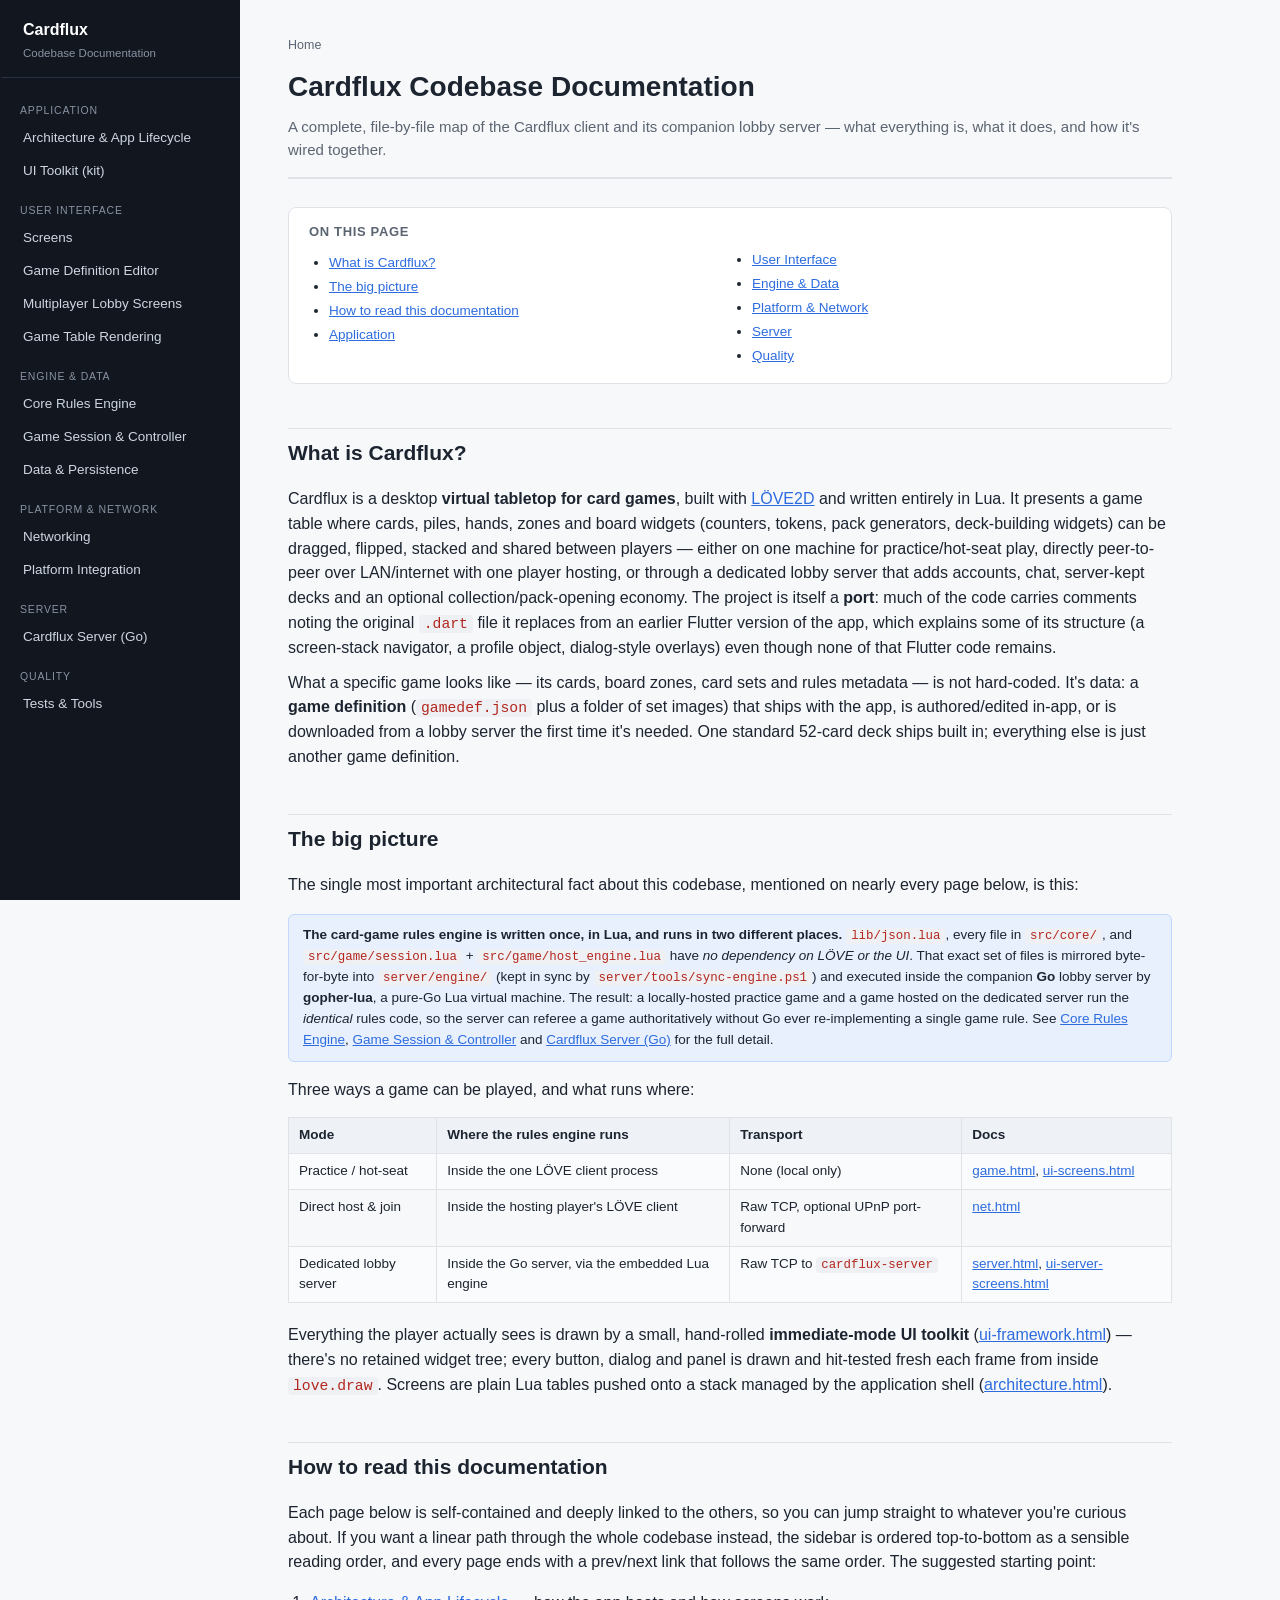
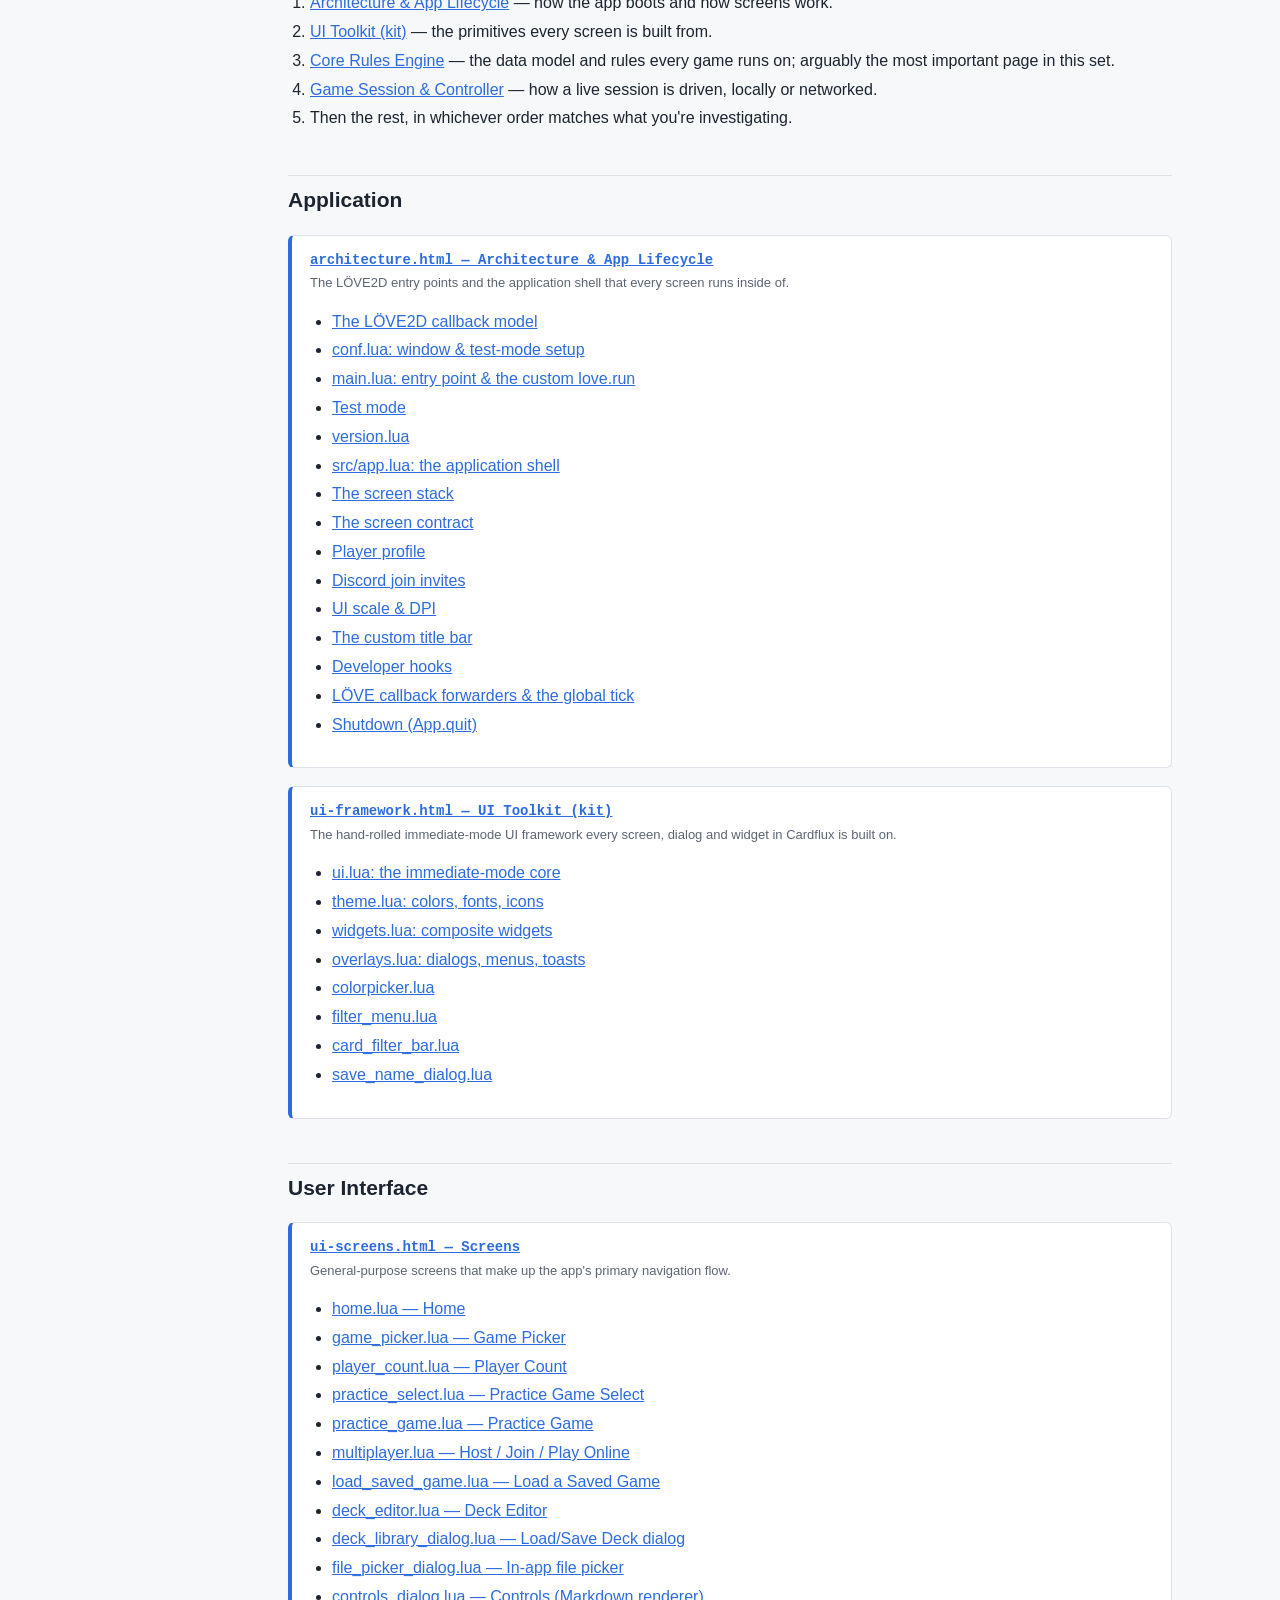
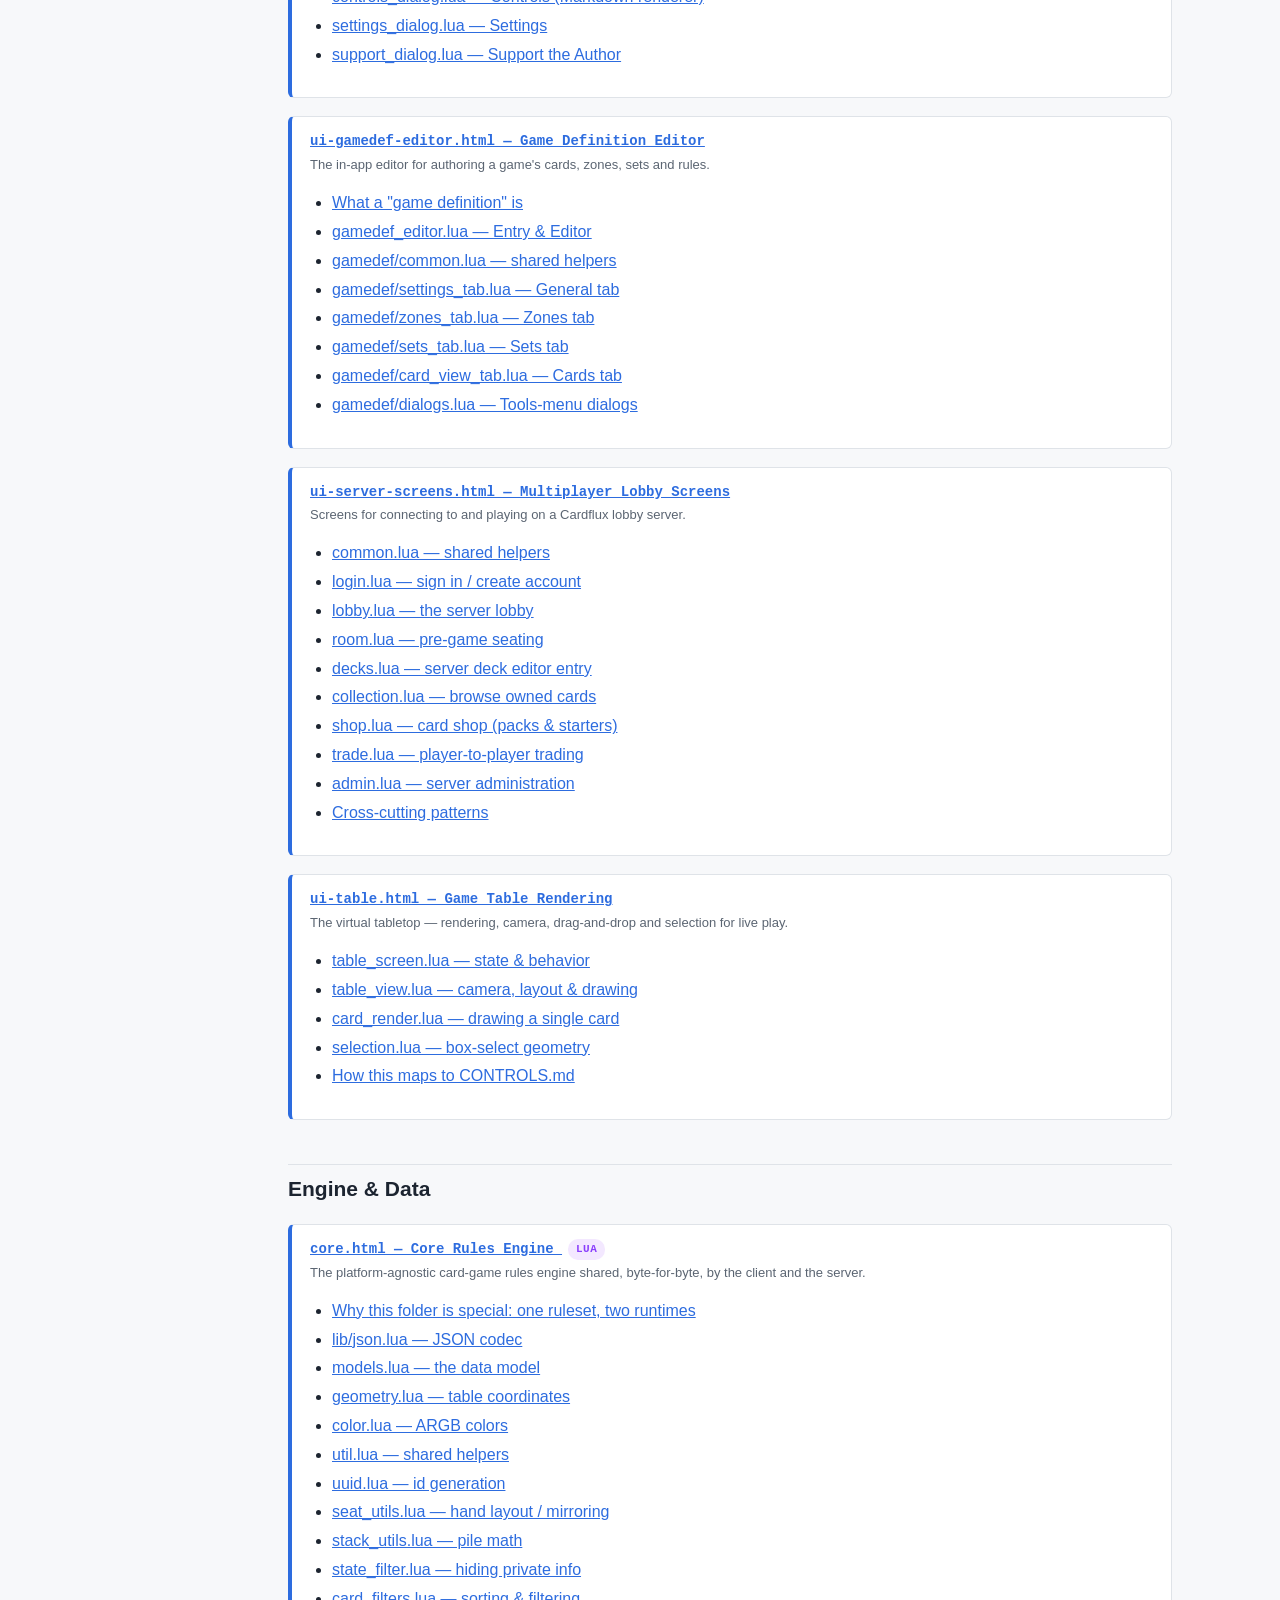
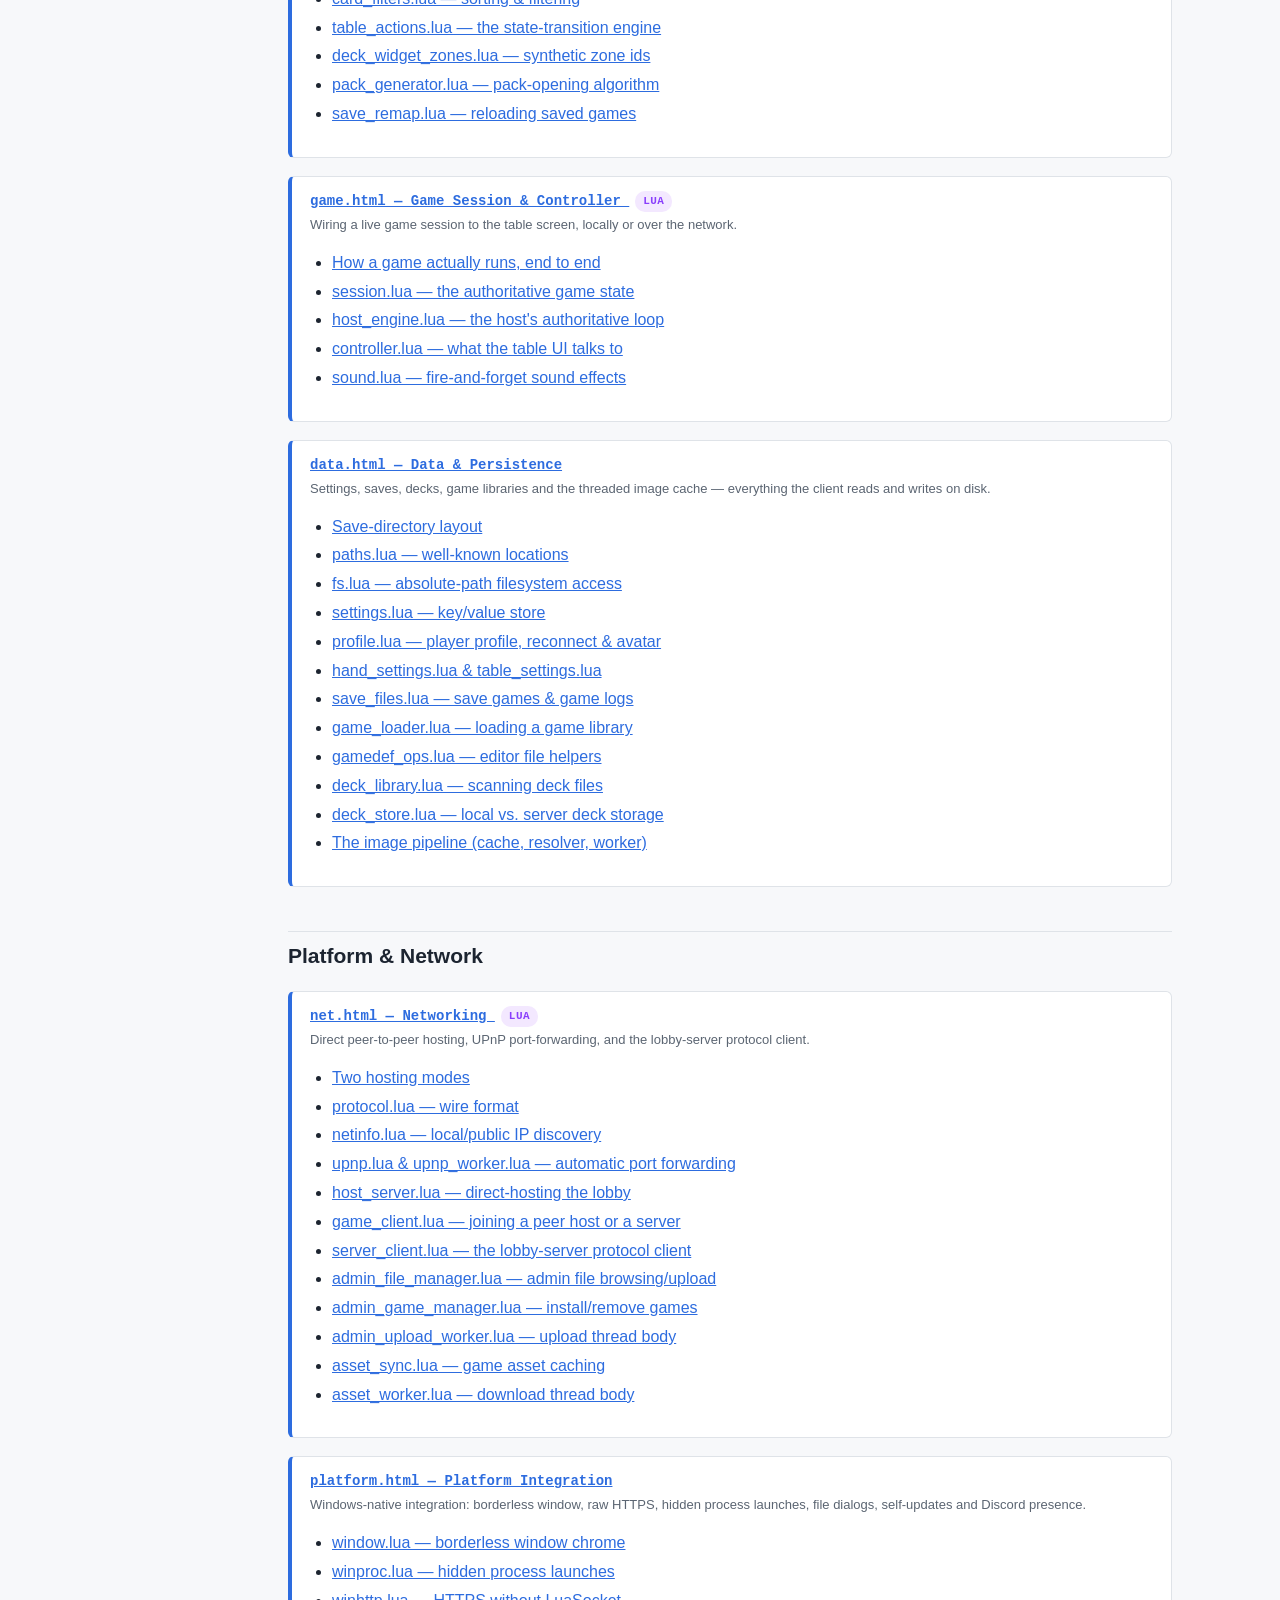
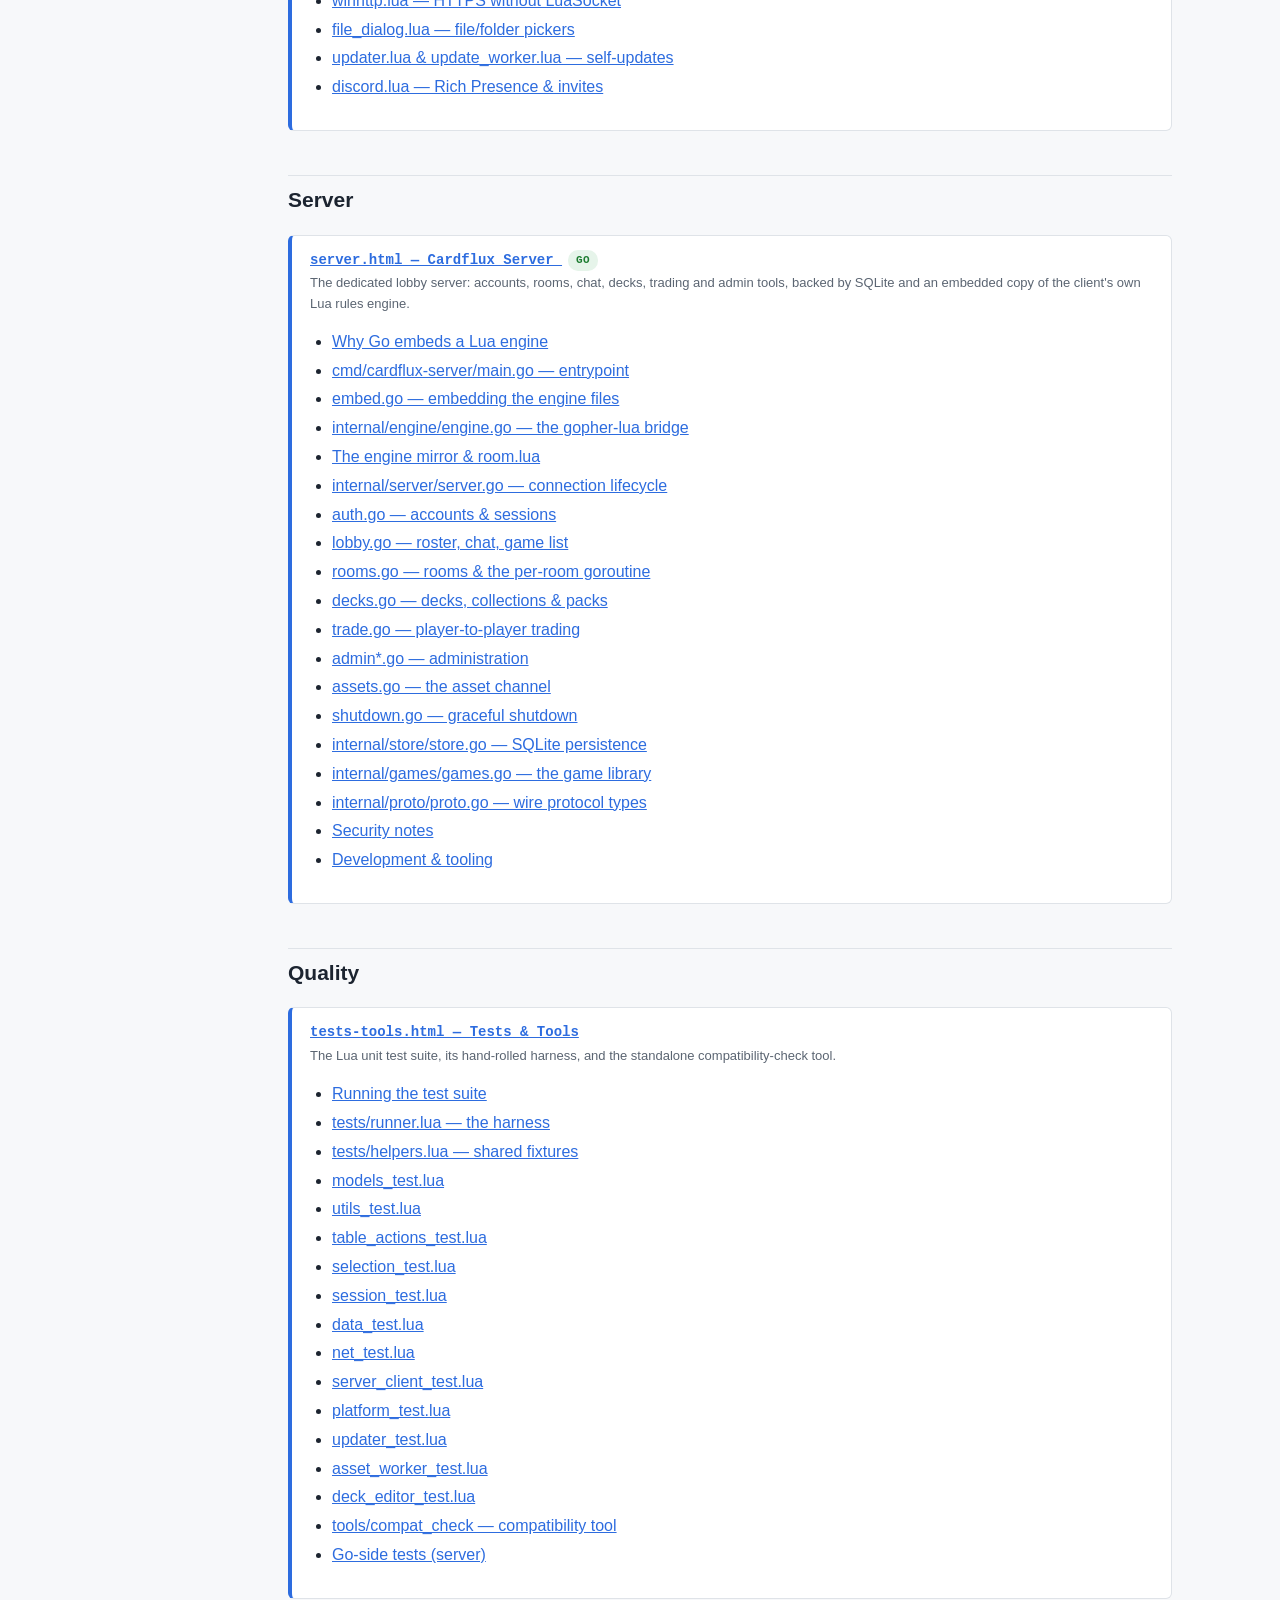
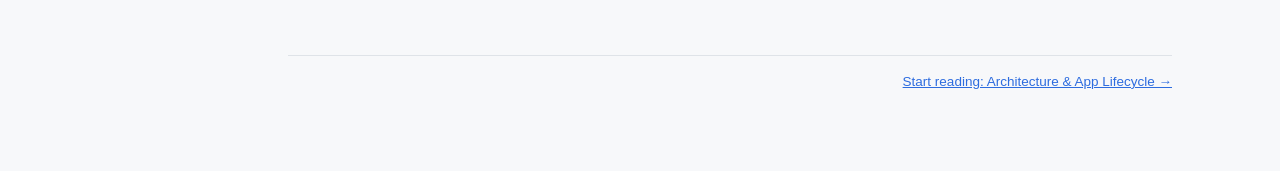
==== docs/index.html @ 4166bd86 "Add generated API reference docs Co-Authored-By: Claude Sonnet 5 <noreply@anthropic.com>" ====
<!doctype html>
<html lang="en">
<head>
<meta charset="utf-8">
<title>Cardflux Codebase Documentation</title>
<link rel="stylesheet" href="assets/style.css">
</head>
<body>
<nav class="sidenav">
  <a class="brand" href="index.html">Cardflux<small>Codebase Documentation</small></a>
  <div class="group-label">Application</div>
  <a href="architecture.html">Architecture &amp; App Lifecycle</a>
  <a href="ui-framework.html">UI Toolkit (kit)</a>
  <div class="group-label">User Interface</div>
  <a href="ui-screens.html">Screens</a>
  <a href="ui-gamedef-editor.html">Game Definition Editor</a>
  <a href="ui-server-screens.html">Multiplayer Lobby Screens</a>
  <a href="ui-table.html">Game Table Rendering</a>
  <div class="group-label">Engine &amp; Data</div>
  <a href="core.html">Core Rules Engine</a>
  <a href="game.html">Game Session &amp; Controller</a>
  <a href="data.html">Data &amp; Persistence</a>
  <div class="group-label">Platform &amp; Network</div>
  <a href="net.html">Networking</a>
  <a href="platform.html">Platform Integration</a>
  <div class="group-label">Server</div>
  <a href="server.html">Cardflux Server (Go)</a>
  <div class="group-label">Quality</div>
  <a href="tests-tools.html">Tests &amp; Tools</a>
</nav>
<main class="page">
  <header class="page-head">
    <div class="crumb">Home</div>
    <h1>Cardflux Codebase Documentation</h1>
    <div class="subtitle">A complete, file-by-file map of the Cardflux client and its companion lobby server — what everything is, what it does, and how it's wired together.</div>
  </header>

  <div class="toc">
    <div class="toc-title">On this page</div>
    <ul>
      <li><a href="#what-is-cardflux">What is Cardflux?</a></li>
      <li><a href="#big-picture">The big picture</a></li>
      <li><a href="#how-to-read">How to read this documentation</a></li>
      <li><a href="#section-application">Application</a></li>
      <li><a href="#section-ui">User Interface</a></li>
      <li><a href="#section-engine">Engine &amp; Data</a></li>
      <li><a href="#section-platform">Platform &amp; Network</a></li>
      <li><a href="#section-server">Server</a></li>
      <li><a href="#section-quality">Quality</a></li>
    </ul>
  </div>

  <h2 id="what-is-cardflux">What is Cardflux?</h2>
  <p>
    Cardflux is a desktop <strong>virtual tabletop for card games</strong>, built with
    <a href="https://love2d.org/" target="_blank" rel="noopener">LÖVE2D</a> and written entirely in Lua. It
    presents a game table where cards, piles, hands, zones and board widgets (counters, tokens, pack generators,
    deck-building widgets) can be dragged, flipped, stacked and shared between players — either on one machine
    for practice/hot-seat play, directly peer-to-peer over LAN/internet with one player hosting, or through a
    dedicated lobby server that adds accounts, chat, server-kept decks and an optional collection/pack-opening
    economy. The project is itself a <strong>port</strong>: much of the code carries comments noting the original
    <code>.dart</code> file it replaces from an earlier Flutter version of the app, which explains some of its
    structure (a screen-stack navigator, a profile object, dialog-style overlays) even though none of that
    Flutter code remains.
  </p>
  <p>
    What a specific game looks like — its cards, board zones, card sets and rules metadata — is not hard-coded.
    It's data: a <strong>game definition</strong> (<code>gamedef.json</code> plus a folder of set images) that
    ships with the app, is authored/edited in-app, or is downloaded from a lobby server the first time it's
    needed. One standard 52-card deck ships built in; everything else is just another game definition.
  </p>

  <h2 id="big-picture">The big picture</h2>
  <p>The single most important architectural fact about this codebase, mentioned on nearly every page below, is this:</p>
  <div class="note">
    <strong>The card-game rules engine is written once, in Lua, and runs in two different places.</strong>
    <code>lib/json.lua</code>, every file in <code>src/core/</code>, and <code>src/game/session.lua</code> +
    <code>src/game/host_engine.lua</code> have <em>no dependency on LÖVE or the UI</em>. That exact set of files
    is mirrored byte-for-byte into <code>server/engine/</code> (kept in sync by
    <code>server/tools/sync-engine.ps1</code>) and executed inside the companion <strong>Go</strong> lobby server
    by <strong>gopher-lua</strong>, a pure-Go Lua virtual machine. The result: a locally-hosted practice game and a
    game hosted on the dedicated server run the <em>identical</em> rules code, so the server can referee a game
    authoritatively without Go ever re-implementing a single game rule. See
    <a href="core.html">Core Rules Engine</a>, <a href="game.html">Game Session &amp; Controller</a> and
    <a href="server.html">Cardflux Server (Go)</a> for the full detail.
  </div>
  <p>Three ways a game can be played, and what runs where:</p>
  <table>
    <tr><th>Mode</th><th>Where the rules engine runs</th><th>Transport</th><th>Docs</th></tr>
    <tr>
      <td>Practice / hot-seat</td>
      <td>Inside the one LÖVE client process</td>
      <td>None (local only)</td>
      <td><a href="game.html">game.html</a>, <a href="ui-screens.html">ui-screens.html</a></td>
    </tr>
    <tr>
      <td>Direct host &amp; join</td>
      <td>Inside the hosting player's LÖVE client</td>
      <td>Raw TCP, optional UPnP port-forward</td>
      <td><a href="net.html">net.html</a></td>
    </tr>
    <tr>
      <td>Dedicated lobby server</td>
      <td>Inside the Go server, via the embedded Lua engine</td>
      <td>Raw TCP to <code>cardflux-server</code></td>
      <td><a href="server.html">server.html</a>, <a href="ui-server-screens.html">ui-server-screens.html</a></td>
    </tr>
  </table>
  <p>Everything the player actually sees is drawn by a small, hand-rolled <strong>immediate-mode UI toolkit</strong>
  (<a href="ui-framework.html">ui-framework.html</a>) — there's no retained widget tree; every button, dialog and
  panel is drawn and hit-tested fresh each frame from inside <code>love.draw</code>. Screens are plain Lua tables
  pushed onto a stack managed by the application shell (<a href="architecture.html">architecture.html</a>).</p>

  <h2 id="how-to-read">How to read this documentation</h2>
  <p>Each page below is self-contained and deeply linked to the others, so you can jump straight to whatever
  you're curious about. If you want a linear path through the whole codebase instead, the sidebar is ordered
  top-to-bottom as a sensible reading order, and every page ends with a prev/next link that follows the same
  order. The suggested starting point:</p>
  <ol>
    <li><a href="architecture.html">Architecture &amp; App Lifecycle</a> — how the app boots and how screens work.</li>
    <li><a href="ui-framework.html">UI Toolkit (kit)</a> — the primitives every screen is built from.</li>
    <li><a href="core.html">Core Rules Engine</a> — the data model and rules every game runs on; arguably the most important page in this set.</li>
    <li><a href="game.html">Game Session &amp; Controller</a> — how a live session is driven, locally or networked.</li>
    <li>Then the rest, in whichever order matches what you're investigating.</li>
  </ol>

  <h2 id="section-application">Application</h2>
  <div class="filecard">
    <div class="path"><a href="architecture.html">architecture.html — Architecture &amp; App Lifecycle</a></div>
    <div class="role">The LÖVE2D entry points and the application shell that every screen runs inside of.</div>
    <ul>
      <li><a href="architecture.html#love-callback-model">The LÖVE2D callback model</a></li>
      <li><a href="architecture.html#conf-lua">conf.lua: window &amp; test-mode setup</a></li>
      <li><a href="architecture.html#main-lua">main.lua: entry point &amp; the custom love.run</a></li>
      <li><a href="architecture.html#test-mode">Test mode</a></li>
      <li><a href="architecture.html#version-lua">version.lua</a></li>
      <li><a href="architecture.html#app-shell">src/app.lua: the application shell</a></li>
      <li><a href="architecture.html#screen-stack">The screen stack</a></li>
      <li><a href="architecture.html#screen-contract">The screen contract</a></li>
      <li><a href="architecture.html#player-profile">Player profile</a></li>
      <li><a href="architecture.html#discord-invites">Discord join invites</a></li>
      <li><a href="architecture.html#ui-scale">UI scale &amp; DPI</a></li>
      <li><a href="architecture.html#title-bar">The custom title bar</a></li>
      <li><a href="architecture.html#dev-hooks">Developer hooks</a></li>
      <li><a href="architecture.html#love-forwarders">LÖVE callback forwarders &amp; the global tick</a></li>
      <li><a href="architecture.html#quit">Shutdown (App.quit)</a></li>
    </ul>
  </div>
  <div class="filecard">
    <div class="path"><a href="ui-framework.html">ui-framework.html — UI Toolkit (kit)</a></div>
    <div class="role">The hand-rolled immediate-mode UI framework every screen, dialog and widget in Cardflux is built on.</div>
    <ul>
      <li><a href="ui-framework.html#ui-lua">ui.lua: the immediate-mode core</a></li>
      <li><a href="ui-framework.html#theme-lua">theme.lua: colors, fonts, icons</a></li>
      <li><a href="ui-framework.html#widgets-lua">widgets.lua: composite widgets</a></li>
      <li><a href="ui-framework.html#overlays-lua">overlays.lua: dialogs, menus, toasts</a></li>
      <li><a href="ui-framework.html#colorpicker-lua">colorpicker.lua</a></li>
      <li><a href="ui-framework.html#filter-menu-lua">filter_menu.lua</a></li>
      <li><a href="ui-framework.html#card-filter-bar-lua">card_filter_bar.lua</a></li>
      <li><a href="ui-framework.html#save-name-dialog-lua">save_name_dialog.lua</a></li>
    </ul>
  </div>

  <h2 id="section-ui">User Interface</h2>
  <div class="filecard">
    <div class="path"><a href="ui-screens.html">ui-screens.html — Screens</a></div>
    <div class="role">General-purpose screens that make up the app's primary navigation flow.</div>
    <ul>
      <li><a href="ui-screens.html#home">home.lua — Home</a></li>
      <li><a href="ui-screens.html#game-picker">game_picker.lua — Game Picker</a></li>
      <li><a href="ui-screens.html#player-count">player_count.lua — Player Count</a></li>
      <li><a href="ui-screens.html#practice-select">practice_select.lua — Practice Game Select</a></li>
      <li><a href="ui-screens.html#practice-game">practice_game.lua — Practice Game</a></li>
      <li><a href="ui-screens.html#multiplayer">multiplayer.lua — Host / Join / Play Online</a></li>
      <li><a href="ui-screens.html#load-saved-game">load_saved_game.lua — Load a Saved Game</a></li>
      <li><a href="ui-screens.html#deck-editor">deck_editor.lua — Deck Editor</a></li>
      <li><a href="ui-screens.html#deck-library-dialog">deck_library_dialog.lua — Load/Save Deck dialog</a></li>
      <li><a href="ui-screens.html#file-picker-dialog">file_picker_dialog.lua — In-app file picker</a></li>
      <li><a href="ui-screens.html#controls-dialog">controls_dialog.lua — Controls (Markdown renderer)</a></li>
      <li><a href="ui-screens.html#settings-dialog">settings_dialog.lua — Settings</a></li>
      <li><a href="ui-screens.html#support-dialog">support_dialog.lua — Support the Author</a></li>
    </ul>
  </div>
  <div class="filecard">
    <div class="path"><a href="ui-gamedef-editor.html">ui-gamedef-editor.html — Game Definition Editor</a></div>
    <div class="role">The in-app editor for authoring a game's cards, zones, sets and rules.</div>
    <ul>
      <li><a href="ui-gamedef-editor.html#overview">What a "game definition" is</a></li>
      <li><a href="ui-gamedef-editor.html#gamedef-editor">gamedef_editor.lua — Entry &amp; Editor</a></li>
      <li><a href="ui-gamedef-editor.html#common">gamedef/common.lua — shared helpers</a></li>
      <li><a href="ui-gamedef-editor.html#settings-tab">gamedef/settings_tab.lua — General tab</a></li>
      <li><a href="ui-gamedef-editor.html#zones-tab">gamedef/zones_tab.lua — Zones tab</a></li>
      <li><a href="ui-gamedef-editor.html#sets-tab">gamedef/sets_tab.lua — Sets tab</a></li>
      <li><a href="ui-gamedef-editor.html#card-view-tab">gamedef/card_view_tab.lua — Cards tab</a></li>
      <li><a href="ui-gamedef-editor.html#dialogs">gamedef/dialogs.lua — Tools-menu dialogs</a></li>
    </ul>
  </div>
  <div class="filecard">
    <div class="path"><a href="ui-server-screens.html">ui-server-screens.html — Multiplayer Lobby Screens</a></div>
    <div class="role">Screens for connecting to and playing on a Cardflux lobby server.</div>
    <ul>
      <li><a href="ui-server-screens.html#common">common.lua — shared helpers</a></li>
      <li><a href="ui-server-screens.html#login">login.lua — sign in / create account</a></li>
      <li><a href="ui-server-screens.html#lobby">lobby.lua — the server lobby</a></li>
      <li><a href="ui-server-screens.html#room">room.lua — pre-game seating</a></li>
      <li><a href="ui-server-screens.html#decks">decks.lua — server deck editor entry</a></li>
      <li><a href="ui-server-screens.html#collection">collection.lua — browse owned cards</a></li>
      <li><a href="ui-server-screens.html#shop">shop.lua — card shop (packs &amp; starters)</a></li>
      <li><a href="ui-server-screens.html#trade">trade.lua — player-to-player trading</a></li>
      <li><a href="ui-server-screens.html#admin">admin.lua — server administration</a></li>
      <li><a href="ui-server-screens.html#cross-cutting">Cross-cutting patterns</a></li>
    </ul>
  </div>
  <div class="filecard">
    <div class="path"><a href="ui-table.html">ui-table.html — Game Table Rendering</a></div>
    <div class="role">The virtual tabletop — rendering, camera, drag-and-drop and selection for live play.</div>
    <ul>
      <li><a href="ui-table.html#table-screen">table_screen.lua — state &amp; behavior</a></li>
      <li><a href="ui-table.html#table-view">table_view.lua — camera, layout &amp; drawing</a></li>
      <li><a href="ui-table.html#card-render">card_render.lua — drawing a single card</a></li>
      <li><a href="ui-table.html#selection">selection.lua — box-select geometry</a></li>
      <li><a href="ui-table.html#controls-mapping">How this maps to CONTROLS.md</a></li>
    </ul>
  </div>

  <h2 id="section-engine">Engine &amp; Data</h2>
  <div class="filecard">
    <div class="path"><a href="core.html">core.html — Core Rules Engine <span class="badge lua">Lua</span></a></div>
    <div class="role">The platform-agnostic card-game rules engine shared, byte-for-byte, by the client and the server.</div>
    <ul>
      <li><a href="core.html#shared-engine">Why this folder is special: one ruleset, two runtimes</a></li>
      <li><a href="core.html#json-lua">lib/json.lua — JSON codec</a></li>
      <li><a href="core.html#models-lua">models.lua — the data model</a></li>
      <li><a href="core.html#geometry-lua">geometry.lua — table coordinates</a></li>
      <li><a href="core.html#color-lua">color.lua — ARGB colors</a></li>
      <li><a href="core.html#util-lua">util.lua — shared helpers</a></li>
      <li><a href="core.html#uuid-lua">uuid.lua — id generation</a></li>
      <li><a href="core.html#seat-utils-lua">seat_utils.lua — hand layout / mirroring</a></li>
      <li><a href="core.html#stack-utils-lua">stack_utils.lua — pile math</a></li>
      <li><a href="core.html#state-filter-lua">state_filter.lua — hiding private info</a></li>
      <li><a href="core.html#card-filters-lua">card_filters.lua — sorting &amp; filtering</a></li>
      <li><a href="core.html#table-actions-lua">table_actions.lua — the state-transition engine</a></li>
      <li><a href="core.html#deck-widget-zones-lua">deck_widget_zones.lua — synthetic zone ids</a></li>
      <li><a href="core.html#pack-generator-lua">pack_generator.lua — pack-opening algorithm</a></li>
      <li><a href="core.html#save-remap-lua">save_remap.lua — reloading saved games</a></li>
    </ul>
  </div>
  <div class="filecard">
    <div class="path"><a href="game.html">game.html — Game Session &amp; Controller <span class="badge lua">Lua</span></a></div>
    <div class="role">Wiring a live game session to the table screen, locally or over the network.</div>
    <ul>
      <li><a href="game.html#overview">How a game actually runs, end to end</a></li>
      <li><a href="game.html#session-lua">session.lua — the authoritative game state</a></li>
      <li><a href="game.html#host-engine-lua">host_engine.lua — the host's authoritative loop</a></li>
      <li><a href="game.html#controller-lua">controller.lua — what the table UI talks to</a></li>
      <li><a href="game.html#sound-lua">sound.lua — fire-and-forget sound effects</a></li>
    </ul>
  </div>
  <div class="filecard">
    <div class="path"><a href="data.html">data.html — Data &amp; Persistence</a></div>
    <div class="role">Settings, saves, decks, game libraries and the threaded image cache — everything the client reads and writes on disk.</div>
    <ul>
      <li><a href="data.html#layout">Save-directory layout</a></li>
      <li><a href="data.html#paths">paths.lua — well-known locations</a></li>
      <li><a href="data.html#fs">fs.lua — absolute-path filesystem access</a></li>
      <li><a href="data.html#settings">settings.lua — key/value store</a></li>
      <li><a href="data.html#profile">profile.lua — player profile, reconnect &amp; avatar</a></li>
      <li><a href="data.html#hand-table-settings">hand_settings.lua &amp; table_settings.lua</a></li>
      <li><a href="data.html#save-files">save_files.lua — save games &amp; game logs</a></li>
      <li><a href="data.html#game-loader">game_loader.lua — loading a game library</a></li>
      <li><a href="data.html#gamedef-ops">gamedef_ops.lua — editor file helpers</a></li>
      <li><a href="data.html#deck-library">deck_library.lua — scanning deck files</a></li>
      <li><a href="data.html#deck-store">deck_store.lua — local vs. server deck storage</a></li>
      <li><a href="data.html#image-pipeline">The image pipeline (cache, resolver, worker)</a></li>
    </ul>
  </div>

  <h2 id="section-platform">Platform &amp; Network</h2>
  <div class="filecard">
    <div class="path"><a href="net.html">net.html — Networking <span class="badge lua">Lua</span></a></div>
    <div class="role">Direct peer-to-peer hosting, UPnP port-forwarding, and the lobby-server protocol client.</div>
    <ul>
      <li><a href="net.html#two-hosting-modes">Two hosting modes</a></li>
      <li><a href="net.html#protocol">protocol.lua — wire format</a></li>
      <li><a href="net.html#netinfo">netinfo.lua — local/public IP discovery</a></li>
      <li><a href="net.html#upnp">upnp.lua &amp; upnp_worker.lua — automatic port forwarding</a></li>
      <li><a href="net.html#host-server">host_server.lua — direct-hosting the lobby</a></li>
      <li><a href="net.html#game-client">game_client.lua — joining a peer host or a server</a></li>
      <li><a href="net.html#server-client">server_client.lua — the lobby-server protocol client</a></li>
      <li><a href="net.html#admin-file-manager">admin_file_manager.lua — admin file browsing/upload</a></li>
      <li><a href="net.html#admin-game-manager">admin_game_manager.lua — install/remove games</a></li>
      <li><a href="net.html#admin-upload-worker">admin_upload_worker.lua — upload thread body</a></li>
      <li><a href="net.html#asset-sync">asset_sync.lua — game asset caching</a></li>
      <li><a href="net.html#asset-worker">asset_worker.lua — download thread body</a></li>
    </ul>
  </div>
  <div class="filecard">
    <div class="path"><a href="platform.html">platform.html — Platform Integration</a></div>
    <div class="role">Windows-native integration: borderless window, raw HTTPS, hidden process launches, file dialogs, self-updates and Discord presence.</div>
    <ul>
      <li><a href="platform.html#window">window.lua — borderless window chrome</a></li>
      <li><a href="platform.html#winproc">winproc.lua — hidden process launches</a></li>
      <li><a href="platform.html#winhttp">winhttp.lua — HTTPS without LuaSocket</a></li>
      <li><a href="platform.html#file-dialog">file_dialog.lua — file/folder pickers</a></li>
      <li><a href="platform.html#updater">updater.lua &amp; update_worker.lua — self-updates</a></li>
      <li><a href="platform.html#discord">discord.lua — Rich Presence &amp; invites</a></li>
    </ul>
  </div>

  <h2 id="section-server">Server</h2>
  <div class="filecard">
    <div class="path"><a href="server.html">server.html — Cardflux Server <span class="badge go">Go</span></a></div>
    <div class="role">The dedicated lobby server: accounts, rooms, chat, decks, trading and admin tools, backed by SQLite and an embedded copy of the client's own Lua rules engine.</div>
    <ul>
      <li><a href="server.html#why-go-embeds-a-lua-engine">Why Go embeds a Lua engine</a></li>
      <li><a href="server.html#cmd-main">cmd/cardflux-server/main.go — entrypoint</a></li>
      <li><a href="server.html#embed-go">embed.go — embedding the engine files</a></li>
      <li><a href="server.html#engine-go">internal/engine/engine.go — the gopher-lua bridge</a></li>
      <li><a href="server.html#room-lua">The engine mirror &amp; room.lua</a></li>
      <li><a href="server.html#server-go">internal/server/server.go — connection lifecycle</a></li>
      <li><a href="server.html#auth-go">auth.go — accounts &amp; sessions</a></li>
      <li><a href="server.html#lobby-go">lobby.go — roster, chat, game list</a></li>
      <li><a href="server.html#rooms-go">rooms.go — rooms &amp; the per-room goroutine</a></li>
      <li><a href="server.html#decks-go">decks.go — decks, collections &amp; packs</a></li>
      <li><a href="server.html#trade-go">trade.go — player-to-player trading</a></li>
      <li><a href="server.html#admin-go">admin*.go — administration</a></li>
      <li><a href="server.html#assets-go">assets.go — the asset channel</a></li>
      <li><a href="server.html#shutdown-go">shutdown.go — graceful shutdown</a></li>
      <li><a href="server.html#store-go">internal/store/store.go — SQLite persistence</a></li>
      <li><a href="server.html#games-go">internal/games/games.go — the game library</a></li>
      <li><a href="server.html#proto-go">internal/proto/proto.go — wire protocol types</a></li>
      <li><a href="server.html#security">Security notes</a></li>
      <li><a href="server.html#dev-tooling">Development &amp; tooling</a></li>
    </ul>
  </div>

  <h2 id="section-quality">Quality</h2>
  <div class="filecard">
    <div class="path"><a href="tests-tools.html">tests-tools.html — Tests &amp; Tools</a></div>
    <div class="role">The Lua unit test suite, its hand-rolled harness, and the standalone compatibility-check tool.</div>
    <ul>
      <li><a href="tests-tools.html#running">Running the test suite</a></li>
      <li><a href="tests-tools.html#runner">tests/runner.lua — the harness</a></li>
      <li><a href="tests-tools.html#helpers">tests/helpers.lua — shared fixtures</a></li>
      <li><a href="tests-tools.html#models-test">models_test.lua</a></li>
      <li><a href="tests-tools.html#utils-test">utils_test.lua</a></li>
      <li><a href="tests-tools.html#table-actions-test">table_actions_test.lua</a></li>
      <li><a href="tests-tools.html#selection-test">selection_test.lua</a></li>
      <li><a href="tests-tools.html#session-test">session_test.lua</a></li>
      <li><a href="tests-tools.html#data-test">data_test.lua</a></li>
      <li><a href="tests-tools.html#net-test">net_test.lua</a></li>
      <li><a href="tests-tools.html#server-client-test">server_client_test.lua</a></li>
      <li><a href="tests-tools.html#platform-test">platform_test.lua</a></li>
      <li><a href="tests-tools.html#updater-test">updater_test.lua</a></li>
      <li><a href="tests-tools.html#asset-worker-test">asset_worker_test.lua</a></li>
      <li><a href="tests-tools.html#deck-editor-test">deck_editor_test.lua</a></li>
      <li><a href="tests-tools.html#compat-check">tools/compat_check — compatibility tool</a></li>
      <li><a href="tests-tools.html#go-tests">Go-side tests (server)</a></li>
    </ul>
  </div>

  <div class="nextprev">
    <span></span>
    <a href="architecture.html">Start reading: Architecture &amp; App Lifecycle &rarr;</a>
  </div>
</main>
</body>
</html>
---- docs/assets/style.css ----
/* Cardflux codebase documentation — shared stylesheet. Pure CSS, no JS. */

:root {
  --bg: #f7f8fa;
  --bg-code: #eef0f3;
  --panel: #ffffff;
  --text: #1c2430;
  --text-dim: #5b6572;
  --border: #dfe3e8;
  --accent: #2d6cdf;
  --accent-dim: #e8f0fe;
  --h-accent: #8a3ffc;
  --warn-bg: #fff4e5;
  --warn-border: #f0b429;
  --code-text: #b3261e;
  --nav-bg: #11161f;
  --nav-text: #cfd6e2;
  --nav-text-dim: #8893a3;
  --nav-current-bg: #223049;
  --nav-current-text: #ffffff;
  --sidenav-w: 240px;
}

* { box-sizing: border-box; }

html { scroll-behavior: smooth; }

body {
  margin: 0;
  font-family: "Segoe UI", -apple-system, BlinkMacSystemFont, Roboto, Helvetica, Arial, sans-serif;
  background: var(--bg);
  color: var(--text);
  line-height: 1.55;
}

/* ---------------------------------------------------------------- */
/* Side navigation                                                   */
/* ---------------------------------------------------------------- */

.sidenav {
  position: fixed;
  top: 0; left: 0; bottom: 0;
  width: var(--sidenav-w);
  background: var(--nav-bg);
  color: var(--nav-text);
  overflow-y: auto;
  padding: 18px 0 40px;
  font-size: 13.5px;
  z-index: 10;
}

.sidenav .brand {
  display: block;
  color: #fff;
  font-weight: 700;
  font-size: 16px;
  padding: 0 20px 14px;
  text-decoration: none;
  border-bottom: 1px solid #263044;
  margin-bottom: 10px;
}
.sidenav .brand small {
  display: block;
  font-weight: 400;
  color: var(--nav-text-dim);
  font-size: 11.5px;
  margin-top: 2px;
}

.sidenav .group-label {
  text-transform: uppercase;
  font-size: 10.5px;
  letter-spacing: 0.08em;
  color: var(--nav-text-dim);
  padding: 14px 20px 4px;
}

.sidenav a {
  display: block;
  color: var(--nav-text);
  text-decoration: none;
  padding: 6px 20px;
  border-left: 3px solid transparent;
}
.sidenav a:hover { background: #1a2130; color: #fff; }
.sidenav a.current {
  background: var(--nav-current-bg);
  color: var(--nav-current-text);
  border-left-color: var(--accent);
  font-weight: 600;
}

/* ---------------------------------------------------------------- */
/* Main content                                                       */
/* ---------------------------------------------------------------- */

.page {
  margin-left: var(--sidenav-w);
  padding: 36px 48px 80px;
  max-width: 980px;
}

@media (max-width: 860px) {
  .sidenav { display: none; }
  .page { margin-left: 0; padding: 20px; }
}

.page > header.page-head {
  border-bottom: 2px solid var(--border);
  padding-bottom: 16px;
  margin-bottom: 28px;
}
.page > header.page-head h1 { margin: 0 0 6px; }
.page > header.page-head .subtitle { color: var(--text-dim); font-size: 15px; }
.page > header.page-head .crumb { font-size: 12.5px; color: var(--text-dim); margin-bottom: 10px; }
.page > header.page-head .crumb a { color: var(--accent); text-decoration: none; }

h1 { font-size: 28px; }
h2 {
  font-size: 21px;
  margin-top: 44px;
  padding-top: 8px;
  border-top: 1px solid var(--border);
  scroll-margin-top: 16px;
}
h3 { font-size: 16.5px; margin-top: 28px; color: #16202e; scroll-margin-top: 16px; }
h4 { font-size: 14.5px; margin-top: 20px; color: var(--text-dim); scroll-margin-top: 16px; }

a { color: var(--accent); }
a:hover { text-decoration: underline; }

p { margin: 10px 0; }

code {
  font-family: "Cascadia Code", Consolas, "SF Mono", Menlo, monospace;
  background: var(--bg-code);
  color: var(--code-text);
  padding: 1px 5px;
  border-radius: 4px;
  font-size: 0.92em;
}

pre {
  background: #1b2130;
  color: #e3e8f0;
  padding: 14px 16px;
  border-radius: 8px;
  overflow-x: auto;
  font-size: 13px;
  line-height: 1.5;
}
pre code { background: none; color: inherit; padding: 0; }

table {
  border-collapse: collapse;
  width: 100%;
  margin: 14px 0 20px;
  font-size: 13.5px;
}
th, td {
  border: 1px solid var(--border);
  padding: 7px 10px;
  text-align: left;
  vertical-align: top;
}
th { background: #eef1f6; font-weight: 600; }
tr:nth-child(even) td { background: #fafbfc; }
td code, th code { white-space: nowrap; }

.filecard {
  background: var(--panel);
  border: 1px solid var(--border);
  border-left: 4px solid var(--accent);
  border-radius: 6px;
  padding: 14px 18px;
  margin: 18px 0;
}
.filecard .path {
  font-family: Consolas, monospace;
  font-weight: 700;
  color: #16202e;
  font-size: 14px;
}
.filecard .role {
  color: var(--text-dim);
  font-size: 13px;
  margin-top: 2px;
}

.note {
  background: var(--accent-dim);
  border: 1px solid #c3d6fb;
  border-radius: 6px;
  padding: 10px 14px;
  margin: 16px 0;
  font-size: 13.5px;
}
.warn {
  background: var(--warn-bg);
  border: 1px solid var(--warn-border);
  border-radius: 6px;
  padding: 10px 14px;
  margin: 16px 0;
  font-size: 13.5px;
}

.toc {
  background: var(--panel);
  border: 1px solid var(--border);
  border-radius: 8px;
  padding: 14px 20px 16px;
  margin-bottom: 30px;
}
.toc .toc-title { font-weight: 700; font-size: 13px; text-transform: uppercase; letter-spacing: 0.05em; color: var(--text-dim); margin-bottom: 8px; }
.toc ul { margin: 0; padding-left: 20px; columns: 2; column-gap: 24px; }
.toc li { margin: 3px 0; font-size: 13.5px; }
@media (max-width: 700px) { .toc ul { columns: 1; } }

.badge {
  display: inline-block;
  font-size: 11px;
  font-weight: 700;
  text-transform: uppercase;
  letter-spacing: 0.04em;
  padding: 2px 8px;
  border-radius: 10px;
  background: #e8f0fe;
  color: var(--accent);
  margin-left: 6px;
  vertical-align: middle;
}
.badge.go { background: #e6f4ea; color: #1e7d32; }
.badge.lua { background: #f3e8ff; color: var(--h-accent); }

.nextprev {
  display: flex;
  justify-content: space-between;
  margin-top: 56px;
  padding-top: 16px;
  border-top: 1px solid var(--border);
  font-size: 13.5px;
}

hr { border: none; border-top: 1px solid var(--border); margin: 32px 0; }

ul, ol { padding-left: 22px; }
li { margin: 4px 0; }

.fn {
  margin: 16px 0 18px;
  padding-left: 14px;
  border-left: 3px solid var(--border);
}
.fn .sig {
  font-family: Consolas, monospace;
  font-size: 13.5px;
  color: #16202e;
  background: var(--bg-code);
  padding: 4px 8px;
  border-radius: 5px;
  display: inline-block;
}
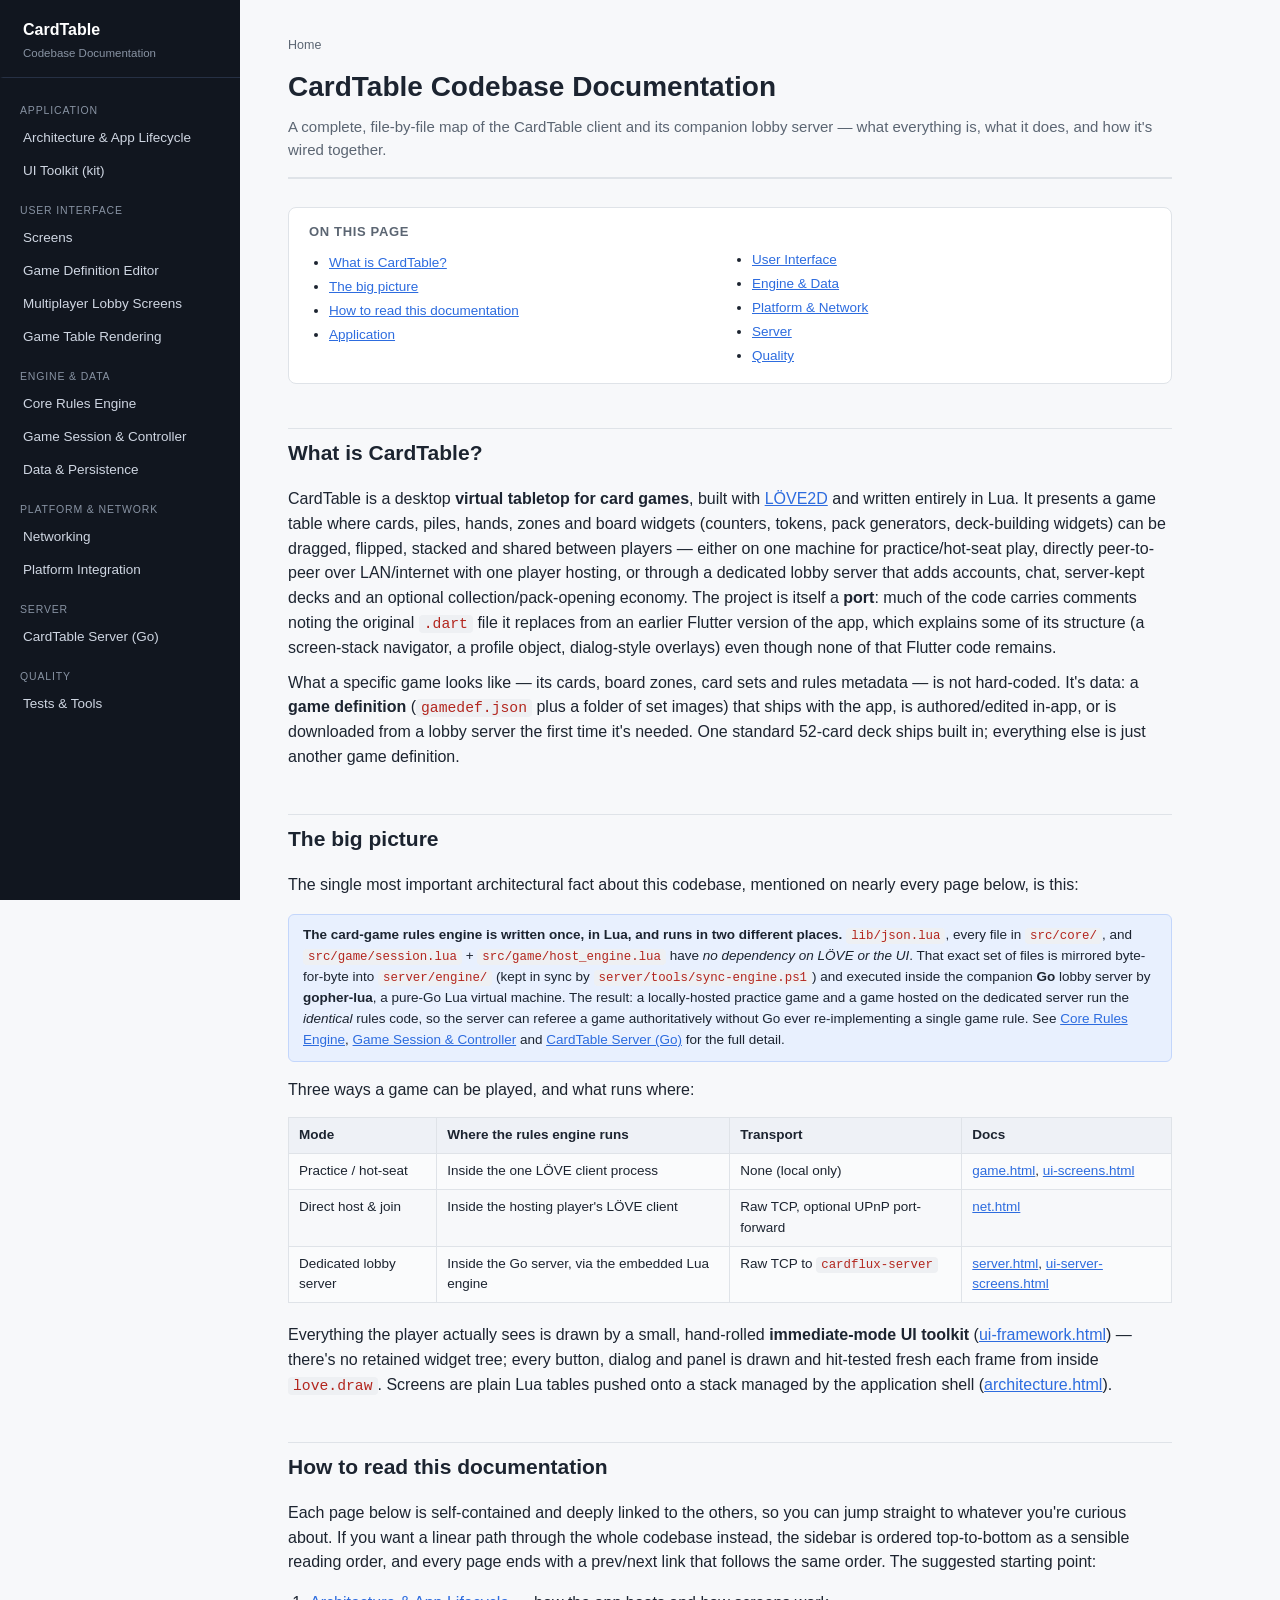
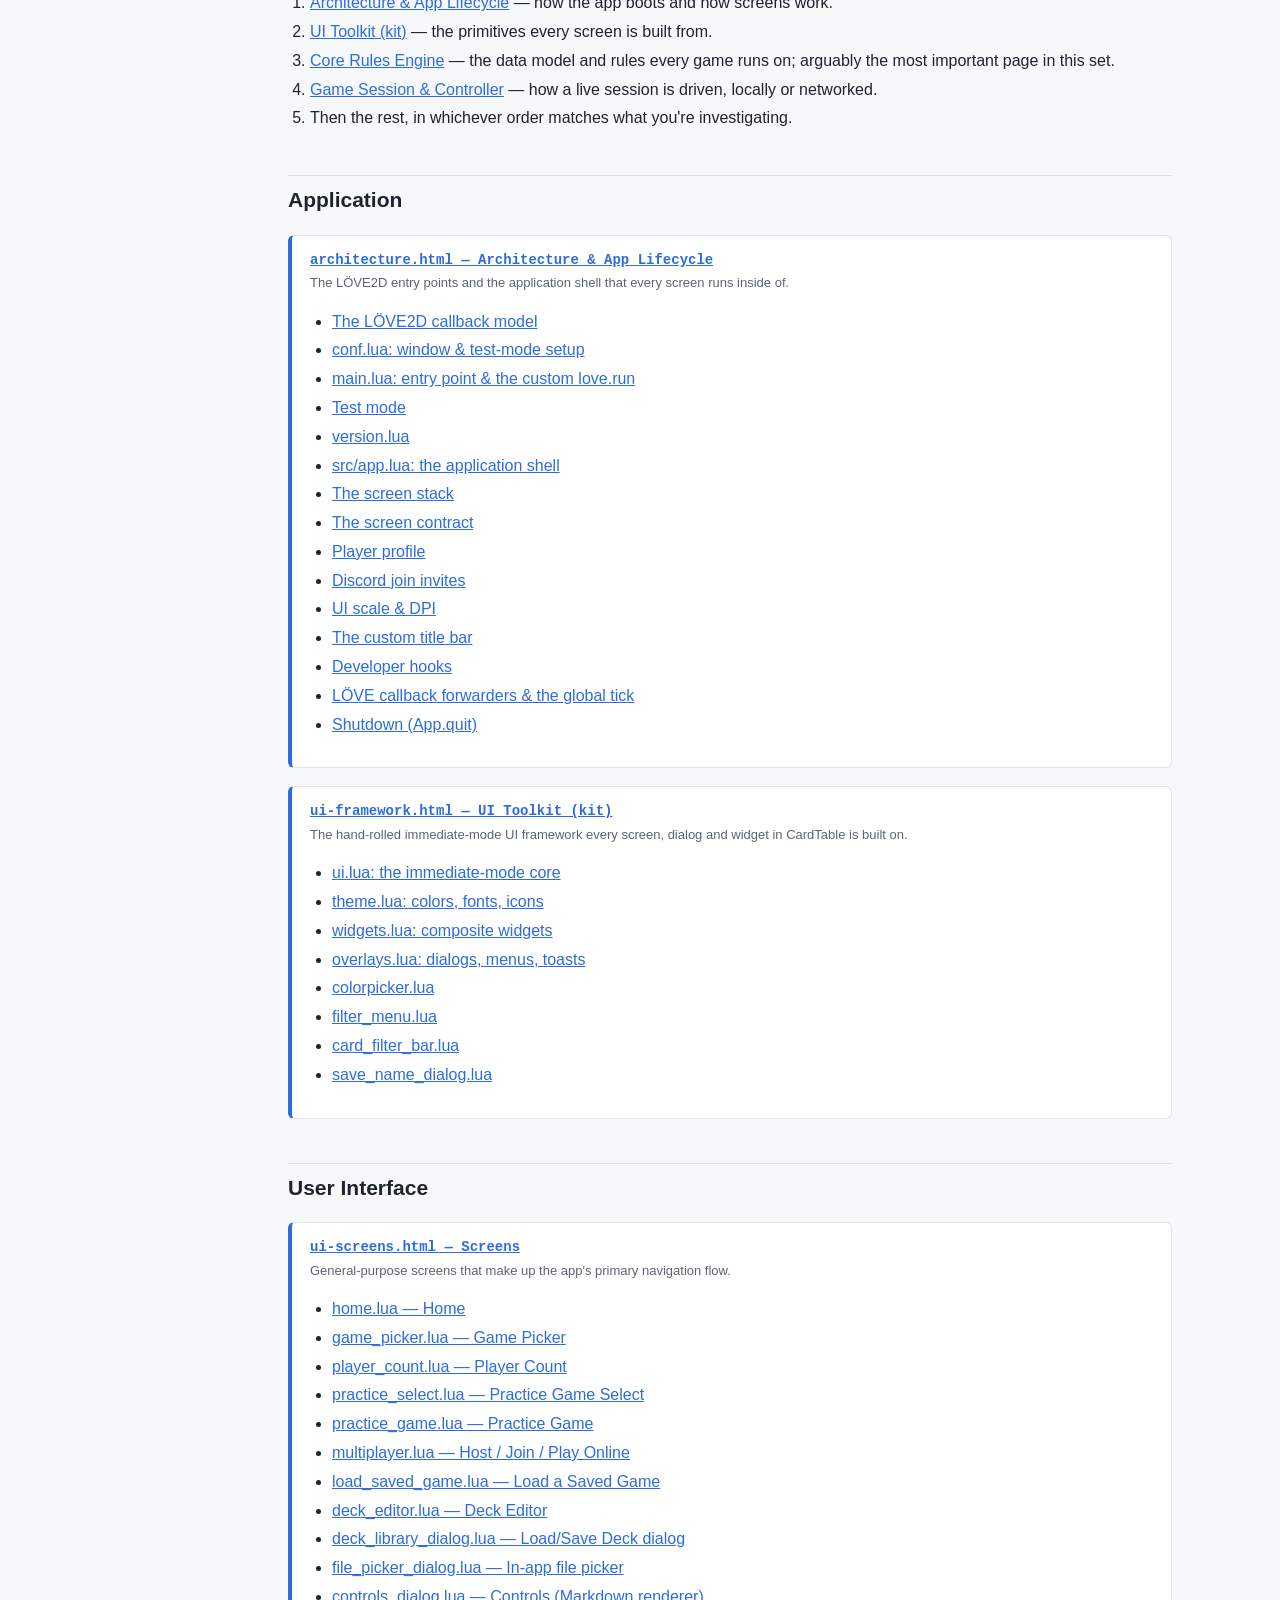
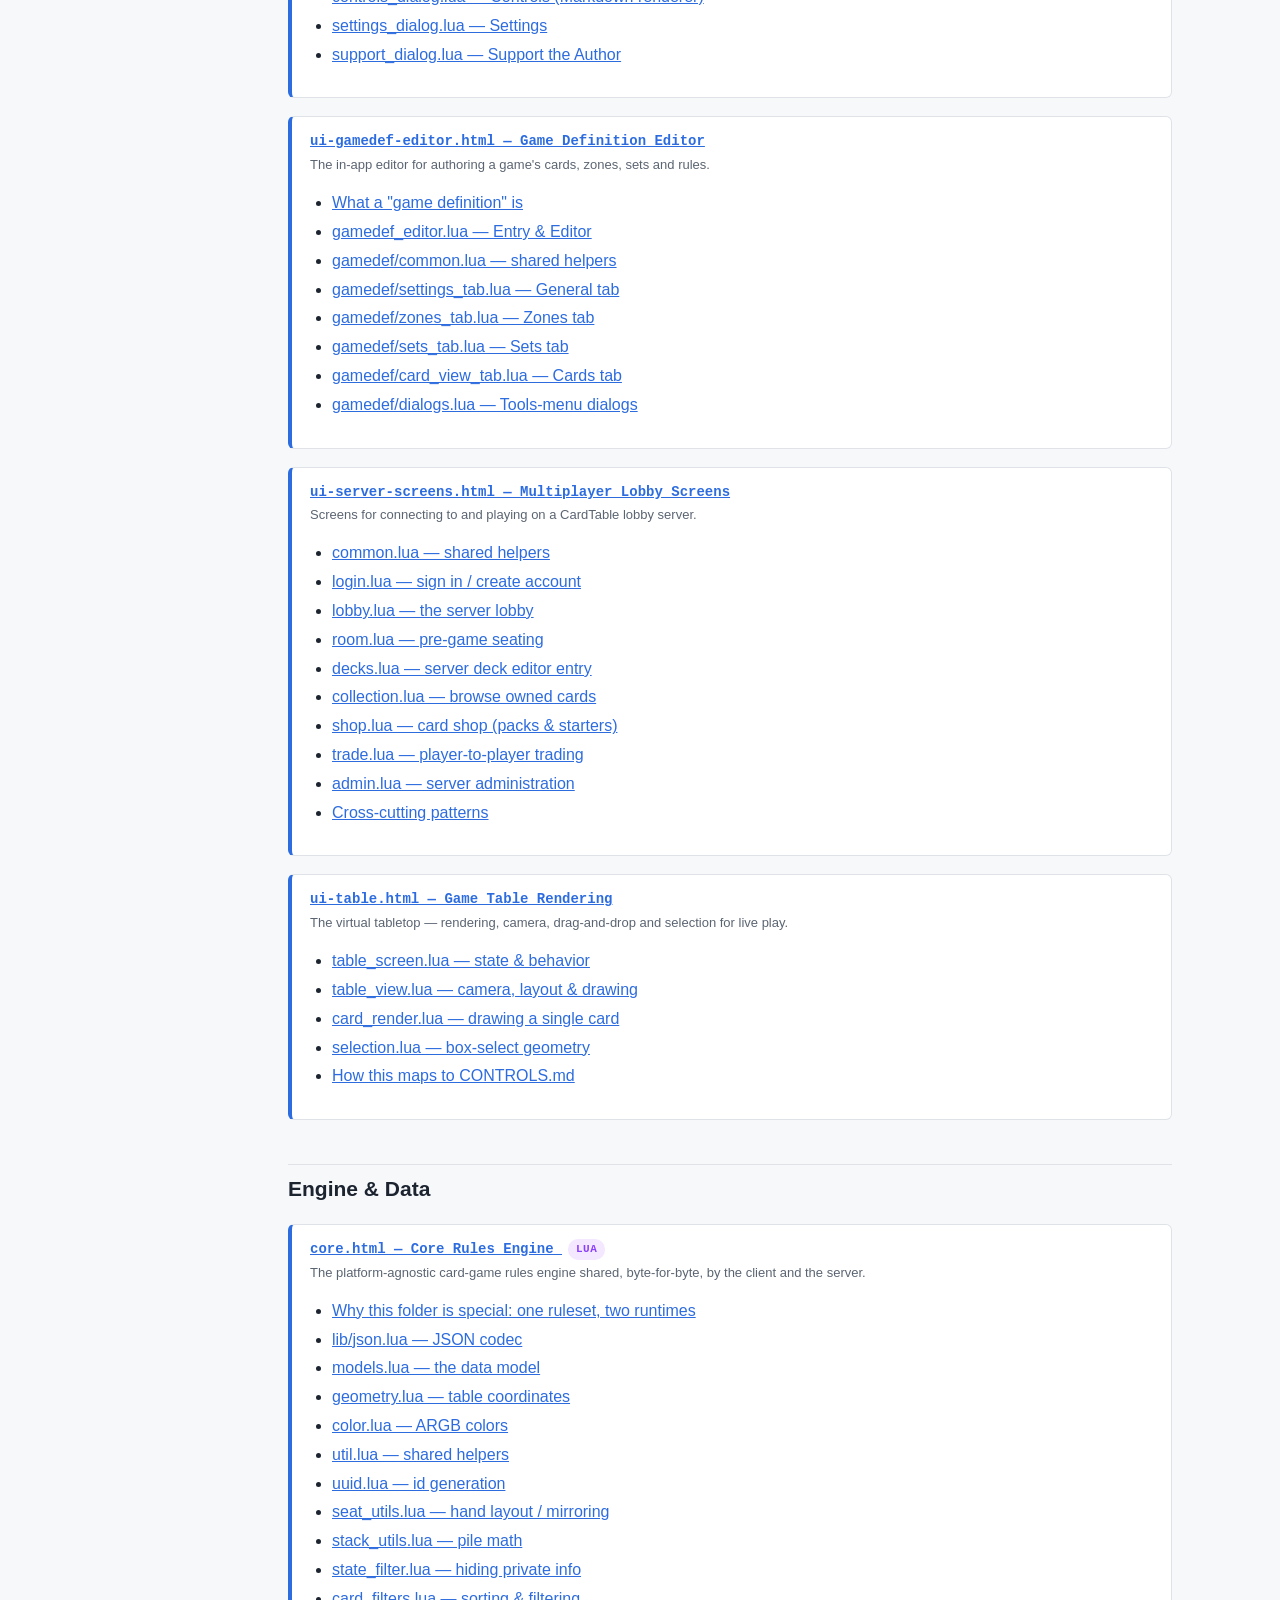
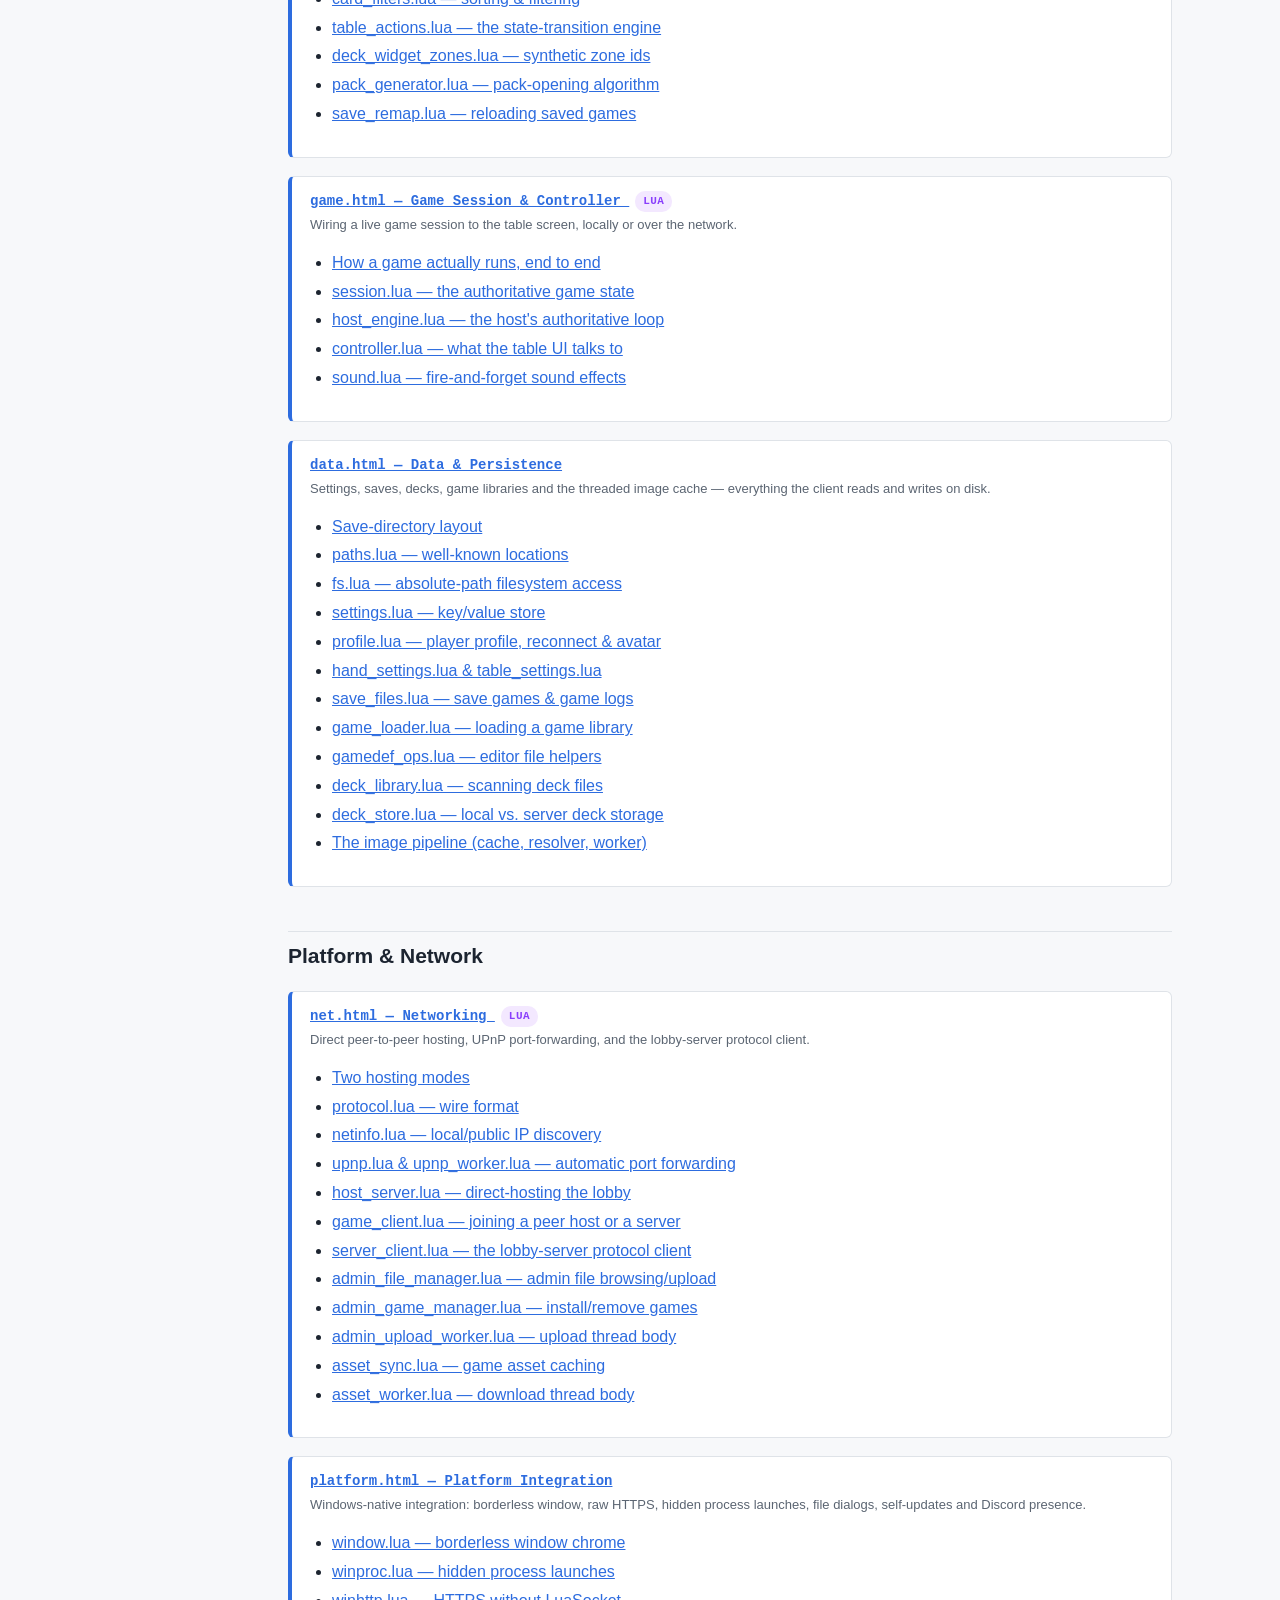
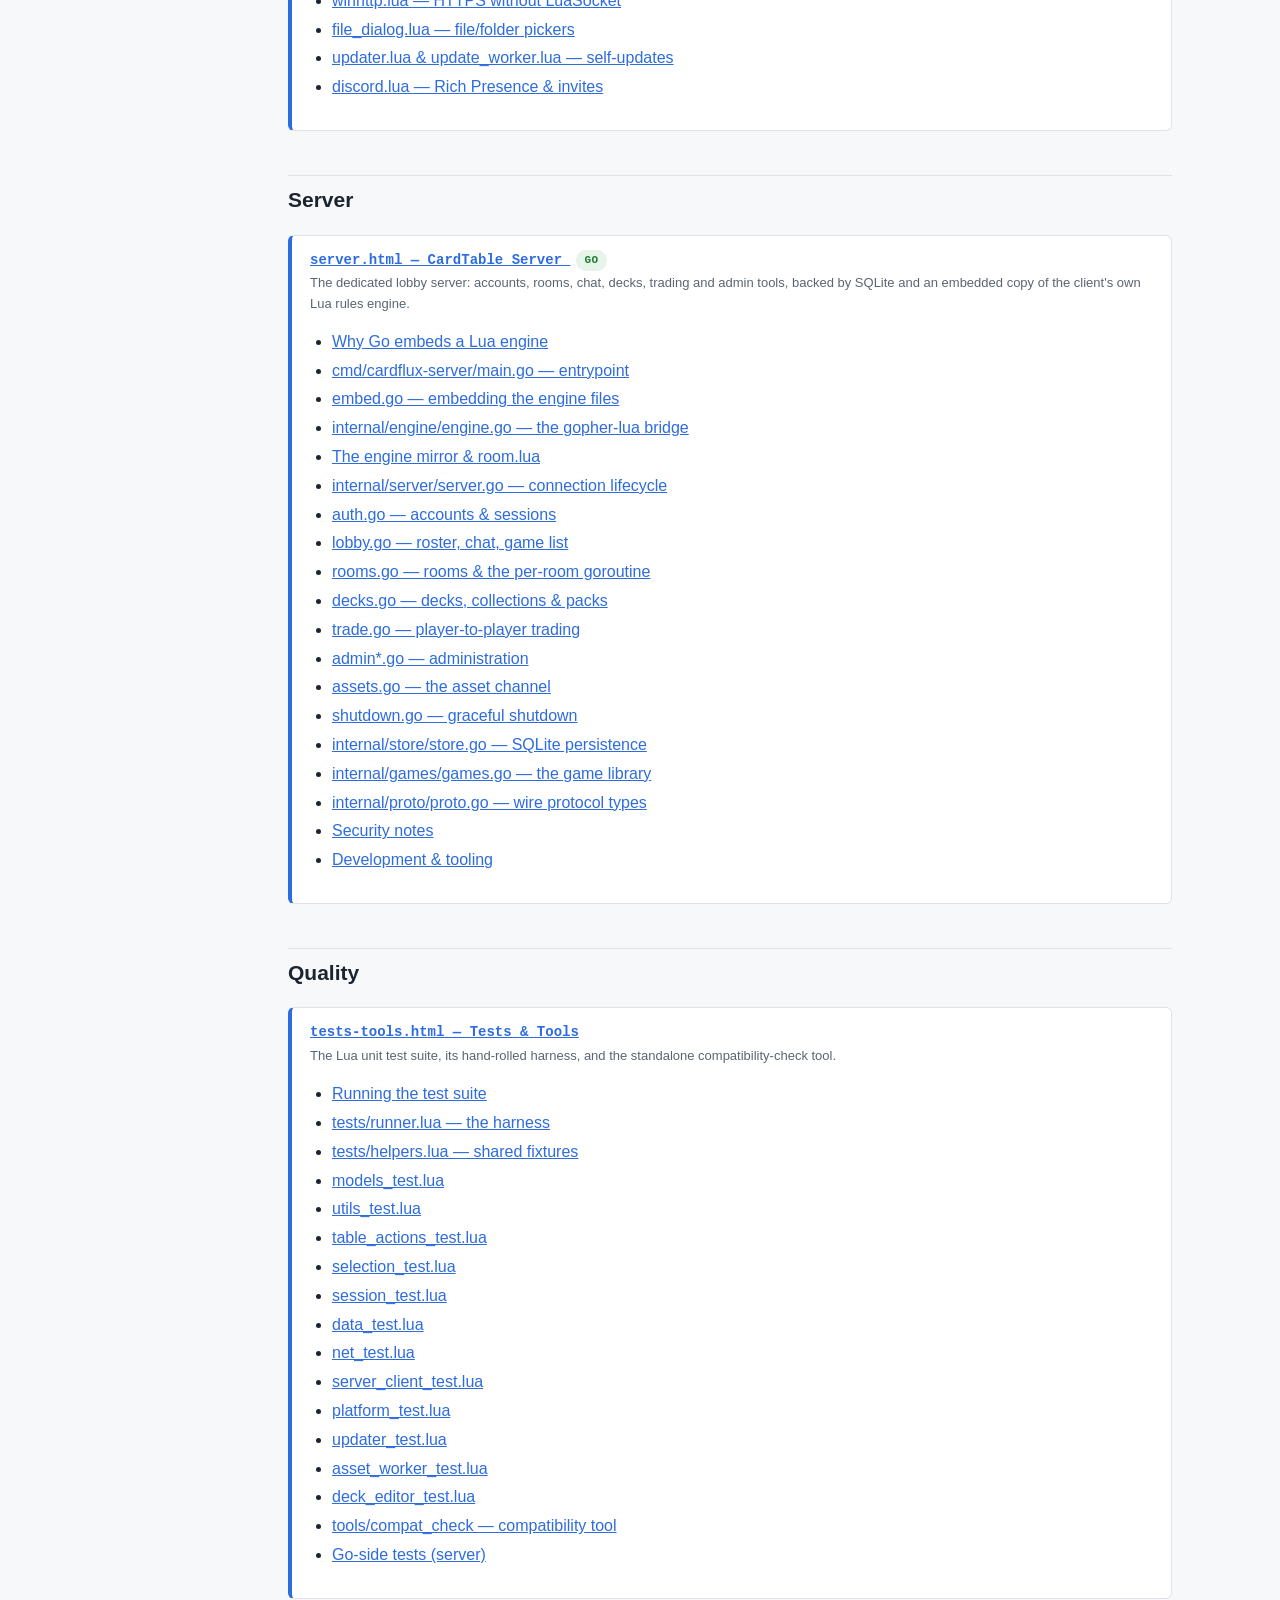
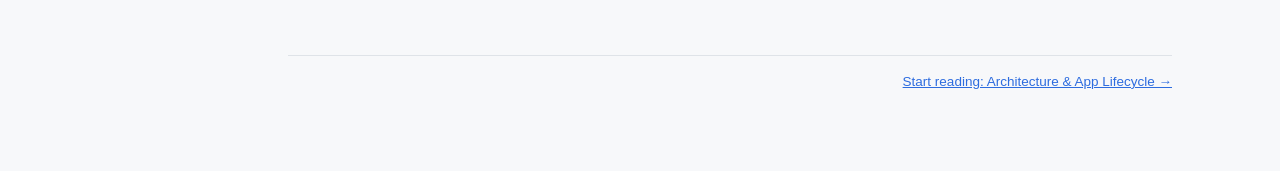
==== commit 5ce56bee: "Rename CardFlux to CardTable Avoids brand confusion with an unrelated existing card-rating service o" ====
--- a/docs/index.html
+++ b/docs/index.html
@@ -2,12 +2,12 @@
 <html lang="en">
 <head>
 <meta charset="utf-8">
-<title>Cardflux Codebase Documentation</title>
+<title>CardTable Codebase Documentation</title>
 <link rel="stylesheet" href="assets/style.css">
 </head>
 <body>
 <nav class="sidenav">
-  <a class="brand" href="index.html">Cardflux<small>Codebase Documentation</small></a>
+  <a class="brand" href="index.html">CardTable<small>Codebase Documentation</small></a>
   <div class="group-label">Application</div>
   <a href="architecture.html">Architecture &amp; App Lifecycle</a>
   <a href="ui-framework.html">UI Toolkit (kit)</a>
@@ -24,21 +24,21 @@
   <a href="net.html">Networking</a>
   <a href="platform.html">Platform Integration</a>
   <div class="group-label">Server</div>
-  <a href="server.html">Cardflux Server (Go)</a>
+  <a href="server.html">CardTable Server (Go)</a>
   <div class="group-label">Quality</div>
   <a href="tests-tools.html">Tests &amp; Tools</a>
 </nav>
 <main class="page">
   <header class="page-head">
     <div class="crumb">Home</div>
-    <h1>Cardflux Codebase Documentation</h1>
-    <div class="subtitle">A complete, file-by-file map of the Cardflux client and its companion lobby server — what everything is, what it does, and how it's wired together.</div>
+    <h1>CardTable Codebase Documentation</h1>
+    <div class="subtitle">A complete, file-by-file map of the CardTable client and its companion lobby server — what everything is, what it does, and how it's wired together.</div>
   </header>
 
   <div class="toc">
     <div class="toc-title">On this page</div>
     <ul>
-      <li><a href="#what-is-cardflux">What is Cardflux?</a></li>
+      <li><a href="#what-is-CardTable">What is CardTable?</a></li>
       <li><a href="#big-picture">The big picture</a></li>
       <li><a href="#how-to-read">How to read this documentation</a></li>
       <li><a href="#section-application">Application</a></li>
@@ -50,9 +50,9 @@
     </ul>
   </div>
 
-  <h2 id="what-is-cardflux">What is Cardflux?</h2>
+  <h2 id="what-is-CardTable">What is CardTable?</h2>
   <p>
-    Cardflux is a desktop <strong>virtual tabletop for card games</strong>, built with
+    CardTable is a desktop <strong>virtual tabletop for card games</strong>, built with
     <a href="https://love2d.org/" target="_blank" rel="noopener">LÖVE2D</a> and written entirely in Lua. It
     presents a game table where cards, piles, hands, zones and board widgets (counters, tokens, pack generators,
     deck-building widgets) can be dragged, flipped, stacked and shared between players — either on one machine
@@ -82,7 +82,7 @@
     game hosted on the dedicated server run the <em>identical</em> rules code, so the server can referee a game
     authoritatively without Go ever re-implementing a single game rule. See
     <a href="core.html">Core Rules Engine</a>, <a href="game.html">Game Session &amp; Controller</a> and
-    <a href="server.html">Cardflux Server (Go)</a> for the full detail.
+    <a href="server.html">CardTable Server (Go)</a> for the full detail.
   </div>
   <p>Three ways a game can be played, and what runs where:</p>
   <table>
@@ -148,7 +148,7 @@
   </div>
   <div class="filecard">
     <div class="path"><a href="ui-framework.html">ui-framework.html — UI Toolkit (kit)</a></div>
-    <div class="role">The hand-rolled immediate-mode UI framework every screen, dialog and widget in Cardflux is built on.</div>
+    <div class="role">The hand-rolled immediate-mode UI framework every screen, dialog and widget in CardTable is built on.</div>
     <ul>
       <li><a href="ui-framework.html#ui-lua">ui.lua: the immediate-mode core</a></li>
       <li><a href="ui-framework.html#theme-lua">theme.lua: colors, fonts, icons</a></li>
@@ -197,7 +197,7 @@
   </div>
   <div class="filecard">
     <div class="path"><a href="ui-server-screens.html">ui-server-screens.html — Multiplayer Lobby Screens</a></div>
-    <div class="role">Screens for connecting to and playing on a Cardflux lobby server.</div>
+    <div class="role">Screens for connecting to and playing on a CardTable lobby server.</div>
     <ul>
       <li><a href="ui-server-screens.html#common">common.lua — shared helpers</a></li>
       <li><a href="ui-server-screens.html#login">login.lua — sign in / create account</a></li>
@@ -309,7 +309,7 @@
 
   <h2 id="section-server">Server</h2>
   <div class="filecard">
-    <div class="path"><a href="server.html">server.html — Cardflux Server <span class="badge go">Go</span></a></div>
+    <div class="path"><a href="server.html">server.html — CardTable Server <span class="badge go">Go</span></a></div>
     <div class="role">The dedicated lobby server: accounts, rooms, chat, decks, trading and admin tools, backed by SQLite and an embedded copy of the client's own Lua rules engine.</div>
     <ul>
       <li><a href="server.html#why-go-embeds-a-lua-engine">Why Go embeds a Lua engine</a></li>
--- a/docs/assets/style.css
+++ b/docs/assets/style.css
@@ -1,4 +1,4 @@
-/* Cardflux codebase documentation — shared stylesheet. Pure CSS, no JS. */
+/* CardTable codebase documentation — shared stylesheet. Pure CSS, no JS. */
 
 :root {
   --bg: #f7f8fa;
